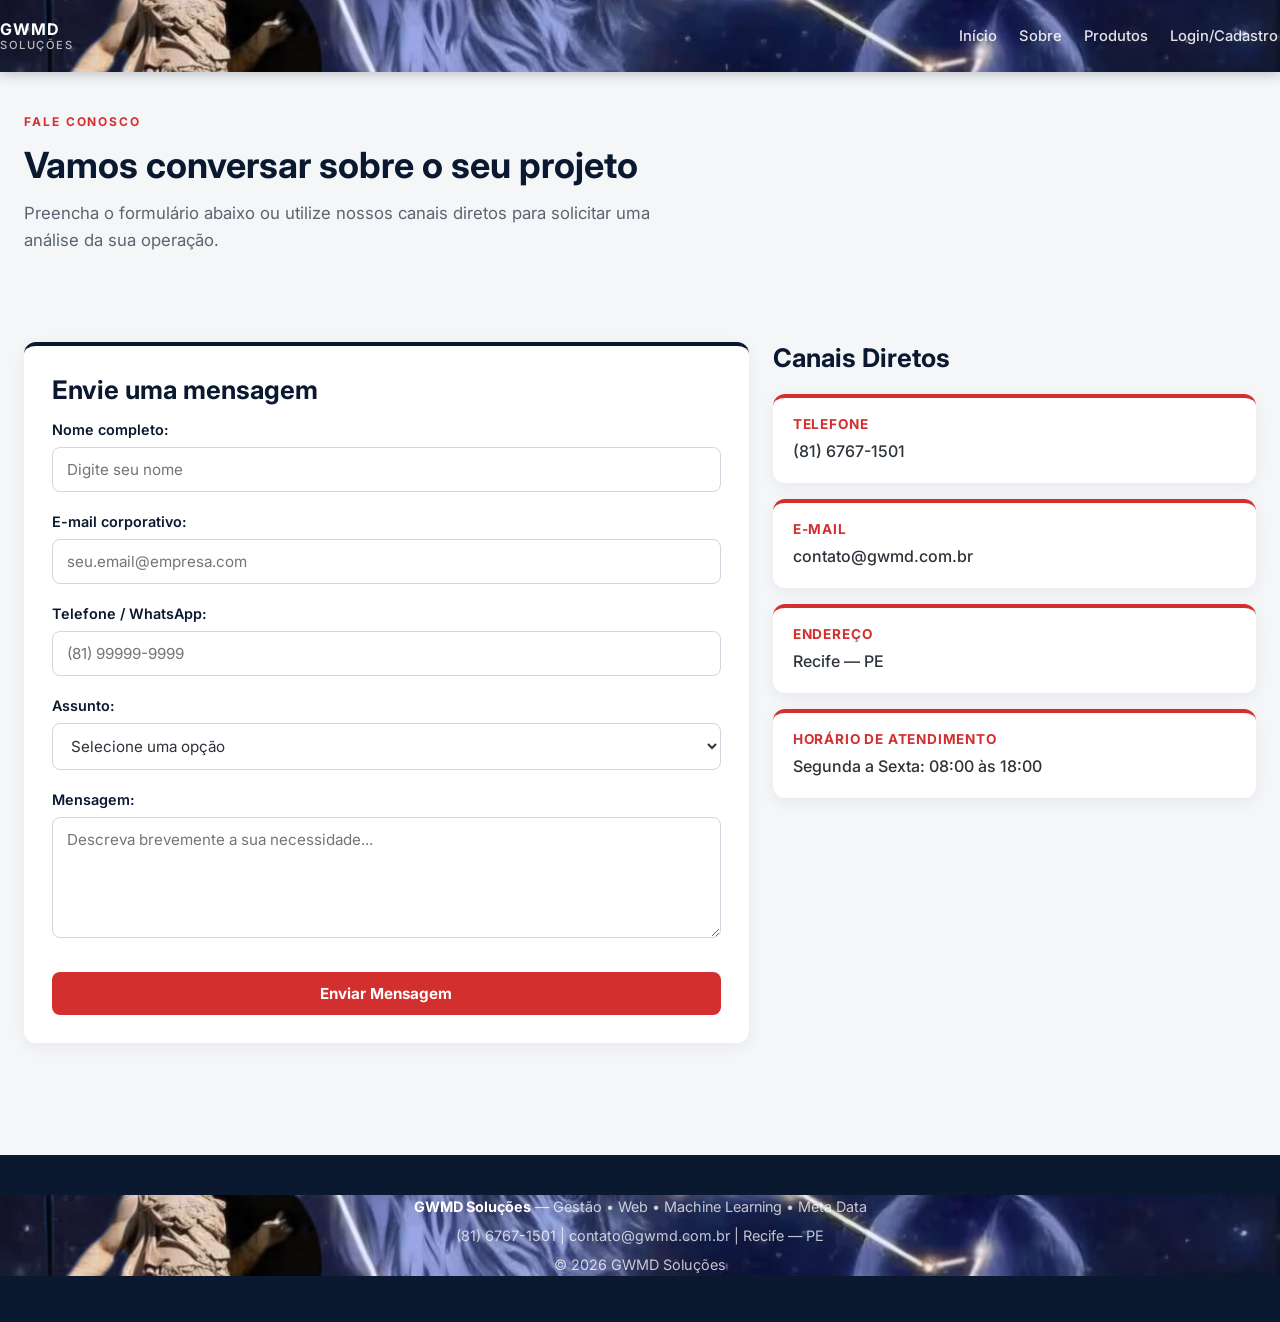
==== contatos.html @ 0099fe32 "Meu primeiro commit - site GWMD Solucoes" ====
<!DOCTYPE html>
<html lang="en">
<head>
    <meta charset="UTF-8">
    <meta name="viewport" content="width=device-width, initial-scale=1.0">
    <title>Contatos </title>
    <link rel="stylesheet" href="css/style.css">
</head>
<body>
    <header>
        <div class="container">
            <!-- alinhamento da marca -->
            <div class="logo">
                <strong>GWMD</strong>
                <span>Soluções</span>
            </div>
            <nav>
                <!-- links das páginas -->
                <ul>
                    <li><a href="index.html">Início</a></li>
                    <li><a href="sobre.html">Sobre</a></li>
                    <li><a href="produtos.html">Produtos</a></li>
                    <li><a href="login.html">Login/Cadastro</a></li>
                </ul>
            </nav>
        </div>
    </header>

    <!-- conteúdo principal da página de contato -->
    <main class="pagina-contato">
        <div class="container-pagina">
            
            <!-- cabeçalho do bloco de contato -->
            <section class="contato-hero">
                <p class="eyebrow">Fale Conosco</p>
                <h1>Vamos conversar sobre o seu projeto</h1>
                <p class="subtitle">
                    Preencha o formulário abaixo ou utilize nossos canais diretos para solicitar uma análise da sua operação.
                </p>
            </section>

            <!-- formulário e dados de atendimento lado a lado -->
            <section class="bloco-contato">
                
                <!-- formulário para o cliente enviar mensagem -->
                <article class="formulario-contato">
                    <h2>Envie uma mensagem</h2>
                    <form action="#" method="POST">
                        
                        <!-- campo nome -->
                        <div class="campo">
                            <label for="nome">Nome completo:</label>
                            <input type="text" id="nome" name="nome" placeholder="Digite seu nome" required>
                        </div>

                        <!-- campo email -->
                        <div class="campo">
                            <label for="email">E-mail corporativo:</label>
                            <input type="email" id="email" name="email" placeholder="seu.email@empresa.com" required>
                        </div>

                        <!-- campo telefone -->
                        <div class="campo">
                            <label for="telefone">Telefone / WhatsApp:</label>
                            <input type="tel" id="telefone" name="telefone" placeholder="(81) 99999-9999" required>
                        </div>

                        <!-- assunto do contato -->
                        <div class="campo">
                            <label for="assunto">Assunto:</label>
                            <select id="assunto" name="assunto" required>
                                <option value="">Selecione uma opção</option>
                                <option value="analise">Análise de Dados</option>
                                <option value="automacao">Automação de Processos</option>
                                <option value="treinamento">Treinamentos Corporativos</option>
                                <option value="sistema">Sistemas sob Medida</option>
                                <option value="outro">Outros Assuntos</option>
                            </select>
                        </div>

                        <!-- mensagem detalhada -->
                        <div class="campo">
                            <label for="mensagem">Mensagem:</label>
                            <textarea id="mensagem" name="mensagem" rows="5" placeholder="Descreva brevemente a sua necessidade..." required></textarea>
                        </div>

                        <!-- botão de envio -->
                        <button type="submit">Enviar Mensagem</button>
                    </form>
                </article>

                <!-- informações de atendimento -->
                <article class="informacoes-contato">
                    <h2>Canais Diretos</h2>
                    
                    <div class="item-info">
                        <h3>Telefone</h3>
                        <p>(81) 6767-1501</p>
                    </div>

                    <div class="item-info">
                        <h3>E-mail</h3>
                        <p>contato@gwmd.com.br</p>
                    </div>

                    <div class="item-info">
                        <h3>Endereço</h3>
                        <p>Recife — PE</p>
                    </div>

                    <div class="item-info">
                        <h3>Horário de Atendimento</h3>
                        <p>Segunda a Sexta: 08:00 às 18:00</p>
                    </div>
                </article>

            </section>

        </div>
    </main>

    <!-- rodapé padrão do projeto -->
    <footer>
        <div class="container">
            <p><strong>GWMD Soluções</strong> — Gestão • Web • Machine Learning • Meta Data</p>
            <p>(81) 6767-1501 | contato@gwmd.com.br | Recife — PE</p>
            <p>&copy; 2026 GWMD Soluções</p>
        </div>
    </footer>
</body>
</html>
---- css/style.css ----
@import url("https://fonts.googleapis.com/css2?family=Inter:wght@400;500;600;700&display=swap");

* {
    margin: 0;
    padding: 0;
    box-sizing: border-box;
}

html {
    scroll-behavior: smooth;
}

body {
    font-family: "Inter", system-ui, sans-serif;
    background: #f4f6f8;
    color: #2c333a;
    line-height: 1.6;
    min-height: 100vh;
}

img { max-width: 100%; display: block; }

a {
    color: #0a192f;
    text-decoration: none;
    transition: color 0.2s ease, background-color 0.2s ease, transform 0.2s ease, box-shadow 0.2s ease;
}

a:hover { color: #d32f2f; }

ul { list-style: none; }

h1, h2, h3, h4 {
    color: #0a192f;
    line-height: 1.25;
    font-weight: 700;
}

h1 { font-size: 2.25rem; margin-bottom: 0.75rem; }
h2 { font-size: 1.6rem; margin-bottom: 0.75rem; }
h3 { font-size: 1.1rem; margin-bottom: 0.4rem; }

p { margin-bottom: 0.75rem; }

/*  container  */
.container {
    background-image: url("../img/minervaebode.jpg");
    background-size: cover;
    background-position: center;
}
.container-pagina {
    width: 100%;
    max-width: 1280px;
    margin: 0 auto;
    padding-left: 24px;
    padding-right: 24px;
}

/*  header  */
header {
    background: #0a192f;
    color: #fff;
    position: sticky;
    top: 0;
    z-index: 100;
    box-shadow: 0 2px 12px rgba(10, 25, 47, 0.25);
}

header .container {
    display: flex;
    align-items: center;
    justify-content: space-between;
    min-height: 72px;
    gap: 24px;
}

.logo {
    display: flex;
    flex-direction: column;
    line-height: 1.2;
    color: #fff;
    font-weight: 700;
    letter-spacing: 0.06em;
}

.logo strong { color: #fff; }

.logo span {
    font-size: 0.7rem;
    font-weight: 500;
    color: rgba(255, 255, 255, 0.7);
    text-transform: uppercase;
    letter-spacing: 0.14em;
}

nav ul {
    display: flex;
    align-items: center;
    gap: 8px 18px;
    flex-wrap: wrap;
}

nav a {
    color: rgba(255, 255, 255, 0.88);
    font-size: 0.92rem;
    font-weight: 500;
    padding: 6px 2px;
}

nav a:hover { color: #fff; }

.btn-nav {
    display: inline-flex;
    align-items: center;
    background: #d32f2f;
    color: #fff !important;
    padding: 10px 16px;
    border-radius: 8px;
    font-weight: 600;
}

.btn-nav:hover {
    background: #b71c1c;
    color: #fff !important;
}

/*  botões  */
.btn,
button,
input[type="submit"] {
    display: inline-flex;
    align-items: center;
    justify-content: center;
    background: #d32f2f;
    color: #fff;
    border: none;
    border-radius: 8px;
    padding: 12px 22px;
    font-family: inherit;
    font-size: 0.95rem;
    font-weight: 700;
    cursor: pointer;
    text-decoration: none;
    transition: background-color 0.2s ease, transform 0.2s ease, box-shadow 0.2s ease;
}

.btn:hover,
button:hover {
    background: #b71c1c;
    color: #fff;
    transform: translateY(-2px);
    box-shadow: 0 6px 16px rgba(211, 47, 47, 0.35);
}

.btn-outline {
    background: transparent;
    color: #fff;
    border: 2px solid rgba(255, 255, 255, 0.7);
}

.btn-outline:hover {
    background: #fff;
    color: #0a192f;
    border-color: #fff;
    box-shadow: none;
}

/*  grids  */
.grid-2 {
    display: grid;
    grid-template-columns: repeat(2, 1fr);
    gap: 20px;
}

.grid-4 {
    display: grid;
    grid-template-columns: repeat(4, 1fr);
    gap: 20px;
}

/*  cards genéricos  */
.card,
.card-produto,
.card-metrica,
.pilar,
.bloco-info,
.item-info,
.card-login {
    background: #fff;
    border-radius: 12px;
    padding: 24px;
    box-shadow: 0 4px 16px rgba(10, 25, 47, 0.06);
    border-top: 4px solid #0a192f;
    transition: transform 0.2s ease, box-shadow 0.2s ease;
}

.card:hover,
.card-produto:hover,
.card-metrica:hover,
.pilar:hover,
.bloco-info:hover {
    transform: translateY(-5px);
    box-shadow: 0 10px 28px rgba(10, 25, 47, 0.12);
}

.card-produto,
.card-metrica {
    border-top-color: #d32f2f;
}

.card-label,
.codigo-produto {
    color: #d32f2f;
    font-size: 0.8rem;
    font-weight: 700;
    letter-spacing: 0.08em;
    text-transform: uppercase;
    margin-bottom: 8px;
}

/*  textos auxiliares  */
.eyebrow {
    color: #d32f2f;
    font-size: 0.75rem;
    font-weight: 700;
    letter-spacing: 0.16em;
    text-transform: uppercase;
    margin-bottom: 12px;
}

.subtitle {
    max-width: 640px;
    color: #5a6570;
    font-size: 1.05rem;
    margin-bottom: 24px;
}

.etapas-line {
    margin-top: 24px;
    color: #5a6570;
    font-size: 0.85rem;
    font-weight: 600;
    letter-spacing: 0.06em;
}

section {
    padding: 48px 0;
}

/* home */
.identidade {
    background: linear-gradient(135deg, #0a192f 0%, #112240 100%);
    color: #fff;
    padding: 72px 0;
}

.identidade h1 {
    color: #fff;
    font-size: 2.5rem;
    max-width: 720px;
}

.identidade .subtitle,
.identidade p {
    color: rgba(255, 255, 255, 0.85);
}

.identidade .eyebrow {
    color: #ff8a80;
}

.acoes-identidade {
    display: flex;
    flex-wrap: wrap;
    gap: 12px;
    margin-top: 8px;
}

.legado,
.servicos,
.metodologia {
    padding: 56px 0;
}

/* Contato */
.cta-sobre,
.cta-produtos {
    background: #0a192f;
    color: #fff;
    text-align: center;
    padding: 56px 24px;
    margin: 24px auto 0;
    border-radius: 12px;
    max-width: 1280px;
}

.cta-sobre h2,
.cta-produtos h2 {
    color: #fff;
}

.cta-sobre p,
.cta-produtos p {
    color: rgba(255, 255, 255, 0.8);
    margin-bottom: 20px;
}

.cta-sobre a,
.cta-produtos a {
    display: inline-flex;
    background: #d32f2f;
    color: #fff;
    padding: 12px 22px;
    border-radius: 8px;
    font-weight: 700;
}

.cta-sobre a:hover,
.cta-produtos a:hover {
    background: #b71c1c;
    color: #fff;
}

 
body > .cta-sobre {
    margin: 40px 24px 0;
}

/*  footer  */
footer {
    background: #0a192f;
    color: rgba(255, 255, 255, 0.75);
    padding: 40px 0;
    text-align: center;
    font-size: 0.9rem;
    margin-top: 48px;
}

footer strong { color: #fff; }
footer p { margin-bottom: 6px; }

/*  formulários .campo  */
.campo {
    margin-bottom: 18px;
}

.campo label {
    display: block;
    font-size: 0.9rem;
    font-weight: 600;
    color: #0a192f;
    margin-bottom: 6px;
}

.campo input,
.campo select,
.campo textarea {
    width: 100%;
    padding: 12px 14px;
    font-family: inherit;
    font-size: 0.95rem;
    color: #2c333a;
    background: #fff;
    border: 1px solid #d0d7de;
    border-radius: 8px;
    outline: none;
    transition: border-color 0.2s ease, box-shadow 0.2s ease;
}

.campo textarea {
    min-height: 120px;
    resize: vertical;
}

.campo input:focus,
.campo select:focus,
.campo textarea:focus {
    border-color: #0a192f;
    box-shadow: 0 0 0 3px rgba(10, 25, 47, 0.15);
}

/*  LOGIN  */
.area-login {
    padding: 64px 0;
    min-height: calc(100vh - 200px);
    display: flex;
    align-items: center;
}

.area-login .container {
    display: flex;
    justify-content: center;
}

.card-login {
    width: 100%;
    max-width: 440px;
    border-top-color: #d32f2f;
}

.card-login h2 {
    margin-bottom: 8px;
}

.card-login > p {
    color: #5a6570;
    margin-bottom: 24px;
}

.card-login form {
    background: transparent;
    box-shadow: none;
    border: none;
    padding: 0;
}

.opcoes-login {
    display: flex;
    flex-direction: column;
    gap: 10px;
    margin-bottom: 20px;
    font-size: 0.9rem;
}

.opcoes-login a {
    color: #d32f2f;
    font-weight: 500;
}

.card-login button {
    width: 100%;
}
/*  CONTATOS  */
.pagina-contato {
    padding-bottom: 24px;
}

.contato-hero {
    padding-top: 40px;
    padding-bottom: 16px;
}

.bloco-contato {
    display: grid;
    grid-template-columns: 1.2fr 0.8fr;
    gap: 24px;
    align-items: start;
    padding-bottom: 40px;
}

.formulario-contato {
    background: #fff;
    border-radius: 12px;
    padding: 28px;
    box-shadow: 0 4px 16px rgba(10, 25, 47, 0.06);
    border-top: 4px solid #0a192f;
}

.formulario-contato form {
    background: transparent;
    box-shadow: none;
    border: none;
    padding: 0;
}

.formulario-contato button {
    width: 100%;
    margin-top: 8px;
}

.informacoes-contato {
    display: flex;
    flex-direction: column;
    gap: 16px;
}

.informacoes-contato > h2 {
    margin-bottom: 4px;
}

.item-info {
    border-top-color: #d32f2f;
    padding: 18px 20px;
}

.item-info h3 {
    font-size: 0.85rem;
    text-transform: uppercase;
    letter-spacing: 0.06em;
    color: #d32f2f;
}

.item-info p {
    margin-bottom: 0;
    color: #2c333a;
    font-weight: 500;
}

/*  PRODUTOS  */
.produtos-hero {
    padding-top: 40px;
    padding-bottom: 16px;
}

.lista-produtos {
    display: grid;
    grid-template-columns: repeat(2, 1fr);
    gap: 20px;
    padding-bottom: 32px;
}

.card-produto ul {
    margin: 12px 0 20px;
    padding-left: 18px;
    list-style: disc;
    color: #5a6570;
}

.card-produto li {
    margin-bottom: 6px;
    font-size: 0.92rem;
}

.card-produto > a {
    display: inline-flex;
    background: #d32f2f;
    color: #fff;
    padding: 10px 16px;
    border-radius: 8px;
    font-weight: 600;
    font-size: 0.9rem;
}

.card-produto > a:hover {
    background: #b71c1c;
    color: #fff;
}

/*  SOBRE  */
.sobre-hero {
    padding-top: 40px;
    padding-bottom: 16px;
}

.filosofia {
    padding: 24px 0 40px;
}

.filosofia > h2 {
    margin-bottom: 20px;
}

.filosofia .pilar {
    margin-bottom: 16px;
}

.missao-visao {
    display: grid;
    grid-template-columns: repeat(2, 1fr);
    gap: 20px;
    padding-bottom: 32px;
}

/*  DASHBOARD  */
.pagina-dashboard {
    padding-bottom: 40px;
}

.boas-vindas {
    padding-top: 40px;
    padding-bottom: 16px;
}

.metricas-grid {
    display: grid;
    grid-template-columns: repeat(4, 1fr);
    gap: 20px;
    margin-bottom: 36px;
}

.valor-metrica {
    font-size: 1.85rem;
    font-weight: 700;
    color: #0a192f;
    margin: 8px 0 4px;
}

.status-metrica {
    color: #5a6570;
    font-size: 0.88rem;
    margin-bottom: 0;
}

.tabela-relatorios {
    margin-bottom: 36px;
}

table {
    width: 100%;
    border-collapse: collapse;
    background: #fff;
    border-radius: 12px;
    overflow: hidden;
    box-shadow: 0 4px 16px rgba(10, 25, 47, 0.06);
    border: none;
}

thead {
    background: #0a192f;
    color: #fff;
}

thead th {
    text-align: left;
    padding: 14px 16px;
    font-size: 0.85rem;
    font-weight: 600;
}

tbody td {
    text-align: left;
    padding: 14px 16px;
    font-size: 0.92rem;
    border-bottom: 1px solid #e8ecf0;
}

tbody tr:nth-child(even) {
    background: #f4f6f8;
}

tbody tr:hover {
    background: #eef2f6;
}

.tabela-relatorios a {
    color: #d32f2f;
    font-weight: 600;
}

.acoes-dashboard {
    background: #fff;
    border-radius: 12px;
    padding: 24px;
    box-shadow: 0 4px 16px rgba(10, 25, 47, 0.06);
    border-top: 4px solid #0a192f;
}

.acoes-dashboard a {
    display: inline-flex;
    margin: 8px 12px 0 0;
    background: #d32f2f;
    color: #fff;
    padding: 10px 16px;
    border-radius: 8px;
    font-weight: 600;
    font-size: 0.9rem;
}

.acoes-dashboard a:hover {
    background: #b71c1c;
    color: #fff;
}

/*  responsivo  */
@media (max-width: 1024px) {
    .grid-4,
    .metricas-grid {
        grid-template-columns: repeat(2, 1fr);
    }
}

@media (max-width: 768px) {
    h1 { font-size: 1.7rem; }
    h2 { font-size: 1.35rem; }

    header .container {
        flex-direction: column;
        align-items: flex-start;
        padding-top: 16px;
        padding-bottom: 16px;
    }

    nav ul {
        width: 100%;
        gap: 8px 12px;
    }

    .identidade { padding: 48px 0; }
    .identidade h1 { font-size: 1.8rem; }

    .grid-2,
    .grid-4,
    .lista-produtos,
    .missao-visao,
    .bloco-contato,
    .metricas-grid {
        grid-template-columns: 1fr;
    }

    table {
        display: block;
        overflow-x: auto;
    }

    section { padding: 36px 0; }
}
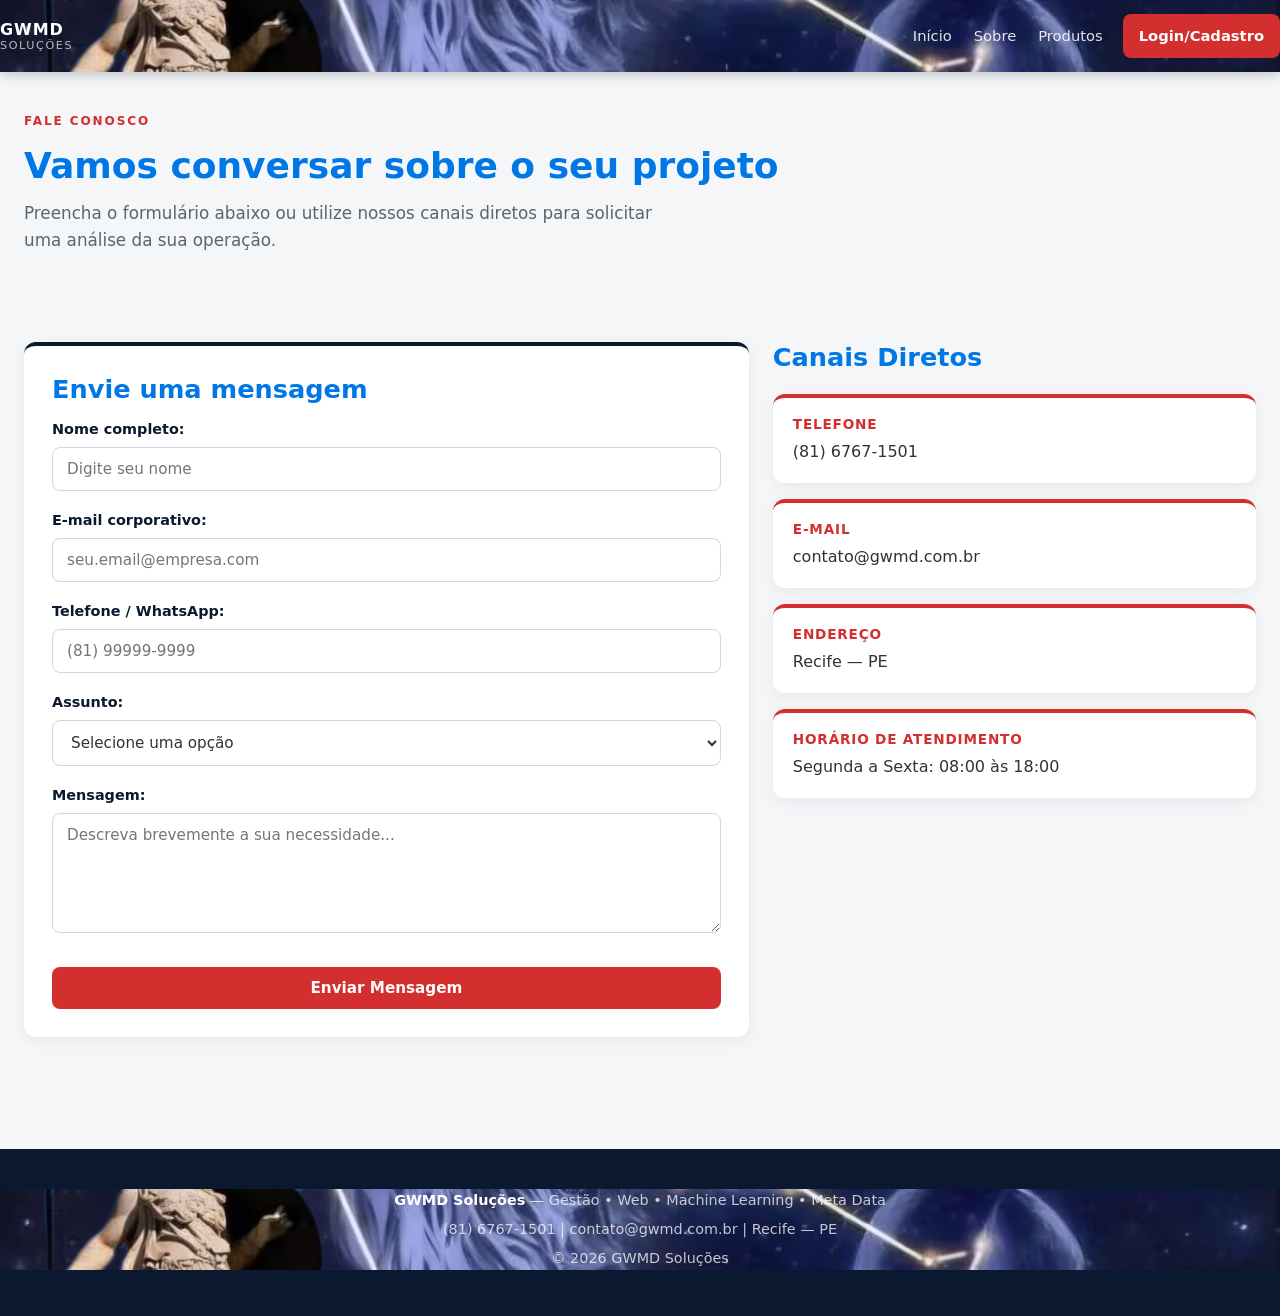
==== commit 31fb6167: "Mudança em CSS e reoganização de pastas, alteração em javascript e php banco de dados pendente no mo" ====
--- a/contatos.html
+++ b/contatos.html
@@ -5,6 +5,7 @@
     <meta name="viewport" content="width=device-width, initial-scale=1.0">
     <title>Contatos </title>
     <link rel="stylesheet" href="css/style.css">
+    <link rel="stylesheet" href="css/cta.css">
 </head>
 <body>
     <header>
@@ -20,7 +21,7 @@
                     <li><a href="index.html">Início</a></li>
                     <li><a href="sobre.html">Sobre</a></li>
                     <li><a href="produtos.html">Produtos</a></li>
-                    <li><a href="login.html">Login/Cadastro</a></li>
+                    <li><a href="login.html" class="btn-nav">Login/Cadastro</a></li>
                 </ul>
             </nav>
         </div>
--- a/css/style.css
+++ b/css/style.css
@@ -1,5 +1,3 @@
-@import url("https://fonts.googleapis.com/css2?family=Inter:wght@400;500;600;700&display=swap");
-
 * {
     margin: 0;
     padding: 0;
@@ -31,7 +29,7 @@
 ul { list-style: none; }
 
 h1, h2, h3, h4 {
-    color: #0a192f;
+    color: #0077e6;
     line-height: 1.25;
     font-weight: 700;
 }
@@ -178,7 +176,7 @@
     gap: 20px;
 }
 
-/*  cards genéricos  */
+/*  cards das paginas  */
 .card,
 .card-produto,
 .card-metrica,
@@ -281,51 +279,6 @@
 .metodologia {
     padding: 56px 0;
 }
-
-/* Contato */
-.cta-sobre,
-.cta-produtos {
-    background: #0a192f;
-    color: #fff;
-    text-align: center;
-    padding: 56px 24px;
-    margin: 24px auto 0;
-    border-radius: 12px;
-    max-width: 1280px;
-}
-
-.cta-sobre h2,
-.cta-produtos h2 {
-    color: #fff;
-}
-
-.cta-sobre p,
-.cta-produtos p {
-    color: rgba(255, 255, 255, 0.8);
-    margin-bottom: 20px;
-}
-
-.cta-sobre a,
-.cta-produtos a {
-    display: inline-flex;
-    background: #d32f2f;
-    color: #fff;
-    padding: 12px 22px;
-    border-radius: 8px;
-    font-weight: 700;
-}
-
-.cta-sobre a:hover,
-.cta-produtos a:hover {
-    background: #b71c1c;
-    color: #fff;
-}
-
- 
-body > .cta-sobre {
-    margin: 40px 24px 0;
-}
-
 /*  footer  */
 footer {
     background: #0a192f;
@@ -378,289 +331,6 @@
     border-color: #0a192f;
     box-shadow: 0 0 0 3px rgba(10, 25, 47, 0.15);
 }
-
-/*  LOGIN  */
-.area-login {
-    padding: 64px 0;
-    min-height: calc(100vh - 200px);
-    display: flex;
-    align-items: center;
-}
-
-.area-login .container {
-    display: flex;
-    justify-content: center;
-}
-
-.card-login {
-    width: 100%;
-    max-width: 440px;
-    border-top-color: #d32f2f;
-}
-
-.card-login h2 {
-    margin-bottom: 8px;
-}
-
-.card-login > p {
-    color: #5a6570;
-    margin-bottom: 24px;
-}
-
-.card-login form {
-    background: transparent;
-    box-shadow: none;
-    border: none;
-    padding: 0;
-}
-
-.opcoes-login {
-    display: flex;
-    flex-direction: column;
-    gap: 10px;
-    margin-bottom: 20px;
-    font-size: 0.9rem;
-}
-
-.opcoes-login a {
-    color: #d32f2f;
-    font-weight: 500;
-}
-
-.card-login button {
-    width: 100%;
-}
-/*  CONTATOS  */
-.pagina-contato {
-    padding-bottom: 24px;
-}
-
-.contato-hero {
-    padding-top: 40px;
-    padding-bottom: 16px;
-}
-
-.bloco-contato {
-    display: grid;
-    grid-template-columns: 1.2fr 0.8fr;
-    gap: 24px;
-    align-items: start;
-    padding-bottom: 40px;
-}
-
-.formulario-contato {
-    background: #fff;
-    border-radius: 12px;
-    padding: 28px;
-    box-shadow: 0 4px 16px rgba(10, 25, 47, 0.06);
-    border-top: 4px solid #0a192f;
-}
-
-.formulario-contato form {
-    background: transparent;
-    box-shadow: none;
-    border: none;
-    padding: 0;
-}
-
-.formulario-contato button {
-    width: 100%;
-    margin-top: 8px;
-}
-
-.informacoes-contato {
-    display: flex;
-    flex-direction: column;
-    gap: 16px;
-}
-
-.informacoes-contato > h2 {
-    margin-bottom: 4px;
-}
-
-.item-info {
-    border-top-color: #d32f2f;
-    padding: 18px 20px;
-}
-
-.item-info h3 {
-    font-size: 0.85rem;
-    text-transform: uppercase;
-    letter-spacing: 0.06em;
-    color: #d32f2f;
-}
-
-.item-info p {
-    margin-bottom: 0;
-    color: #2c333a;
-    font-weight: 500;
-}
-
-/*  PRODUTOS  */
-.produtos-hero {
-    padding-top: 40px;
-    padding-bottom: 16px;
-}
-
-.lista-produtos {
-    display: grid;
-    grid-template-columns: repeat(2, 1fr);
-    gap: 20px;
-    padding-bottom: 32px;
-}
-
-.card-produto ul {
-    margin: 12px 0 20px;
-    padding-left: 18px;
-    list-style: disc;
-    color: #5a6570;
-}
-
-.card-produto li {
-    margin-bottom: 6px;
-    font-size: 0.92rem;
-}
-
-.card-produto > a {
-    display: inline-flex;
-    background: #d32f2f;
-    color: #fff;
-    padding: 10px 16px;
-    border-radius: 8px;
-    font-weight: 600;
-    font-size: 0.9rem;
-}
-
-.card-produto > a:hover {
-    background: #b71c1c;
-    color: #fff;
-}
-
-/*  SOBRE  */
-.sobre-hero {
-    padding-top: 40px;
-    padding-bottom: 16px;
-}
-
-.filosofia {
-    padding: 24px 0 40px;
-}
-
-.filosofia > h2 {
-    margin-bottom: 20px;
-}
-
-.filosofia .pilar {
-    margin-bottom: 16px;
-}
-
-.missao-visao {
-    display: grid;
-    grid-template-columns: repeat(2, 1fr);
-    gap: 20px;
-    padding-bottom: 32px;
-}
-
-/*  DASHBOARD  */
-.pagina-dashboard {
-    padding-bottom: 40px;
-}
-
-.boas-vindas {
-    padding-top: 40px;
-    padding-bottom: 16px;
-}
-
-.metricas-grid {
-    display: grid;
-    grid-template-columns: repeat(4, 1fr);
-    gap: 20px;
-    margin-bottom: 36px;
-}
-
-.valor-metrica {
-    font-size: 1.85rem;
-    font-weight: 700;
-    color: #0a192f;
-    margin: 8px 0 4px;
-}
-
-.status-metrica {
-    color: #5a6570;
-    font-size: 0.88rem;
-    margin-bottom: 0;
-}
-
-.tabela-relatorios {
-    margin-bottom: 36px;
-}
-
-table {
-    width: 100%;
-    border-collapse: collapse;
-    background: #fff;
-    border-radius: 12px;
-    overflow: hidden;
-    box-shadow: 0 4px 16px rgba(10, 25, 47, 0.06);
-    border: none;
-}
-
-thead {
-    background: #0a192f;
-    color: #fff;
-}
-
-thead th {
-    text-align: left;
-    padding: 14px 16px;
-    font-size: 0.85rem;
-    font-weight: 600;
-}
-
-tbody td {
-    text-align: left;
-    padding: 14px 16px;
-    font-size: 0.92rem;
-    border-bottom: 1px solid #e8ecf0;
-}
-
-tbody tr:nth-child(even) {
-    background: #f4f6f8;
-}
-
-tbody tr:hover {
-    background: #eef2f6;
-}
-
-.tabela-relatorios a {
-    color: #d32f2f;
-    font-weight: 600;
-}
-
-.acoes-dashboard {
-    background: #fff;
-    border-radius: 12px;
-    padding: 24px;
-    box-shadow: 0 4px 16px rgba(10, 25, 47, 0.06);
-    border-top: 4px solid #0a192f;
-}
-
-.acoes-dashboard a {
-    display: inline-flex;
-    margin: 8px 12px 0 0;
-    background: #d32f2f;
-    color: #fff;
-    padding: 10px 16px;
-    border-radius: 8px;
-    font-weight: 600;
-    font-size: 0.9rem;
-}
-
-.acoes-dashboard a:hover {
-    background: #b71c1c;
-    color: #fff;
-}
-
 /*  responsivo  */
 @media (max-width: 1024px) {
     .grid-4,
@@ -674,15 +344,15 @@
     h2 { font-size: 1.35rem; }
 
     header .container {
-        flex-direction: column;
-        align-items: flex-start;
-        padding-top: 16px;
-        padding-bottom: 16px;
+     flex-direction: column;
+    align-items: flex-start;
+    padding-top: 16px;
+    padding-bottom: 16px;
     }
 
     nav ul {
-        width: 100%;
-        gap: 8px 12px;
+    width: 100%;
+    gap: 8px 12px;
     }
 
     .identidade { padding: 48px 0; }
@@ -694,12 +364,12 @@
     .missao-visao,
     .bloco-contato,
     .metricas-grid {
-        grid-template-columns: 1fr;
+    grid-template-columns: 1fr;
     }
 
     table {
-        display: block;
-        overflow-x: auto;
+    display: block;
+    overflow-x: auto;
     }
 
     section { padding: 36px 0; }
--- a/css/cta.css
+++ b/css/cta.css
@@ -0,0 +1,65 @@
+/*  CONTATOS  */
+.pagina-contato {
+    padding-bottom: 24px;
+}
+
+.contato-hero {
+    padding-top: 40px;
+    padding-bottom: 16px;
+}
+
+.bloco-contato {
+    display: grid;
+    grid-template-columns: 1.2fr 0.8fr;
+    gap: 24px;
+    align-items: start;
+    padding-bottom: 40px;
+}
+
+.formulario-contato {
+    background: #fff;
+    border-radius: 12px;
+    padding: 28px;
+    box-shadow: 0 4px 16px rgba(10, 25, 47, 0.06);
+    border-top: 4px solid #0a192f;
+}
+
+.formulario-contato form {
+    background: transparent;
+    box-shadow: none;
+    border: none;
+    padding: 0;
+}
+
+.formulario-contato button {
+    width: 100%;
+    margin-top: 8px;
+}
+
+.informacoes-contato {
+    display: flex;
+    flex-direction: column;
+    gap: 16px;
+}
+
+.informacoes-contato > h2 {
+    margin-bottom: 4px;
+}
+
+.item-info {
+    border-top-color: #d32f2f;
+    padding: 18px 20px;
+}
+
+.item-info h3 {
+    font-size: 0.85rem;
+    text-transform: uppercase;
+    letter-spacing: 0.06em;
+    color: #d32f2f;
+}
+
+.item-info p {
+    margin-bottom: 0;
+    color: #2c333a;
+    font-weight: 500;
+}
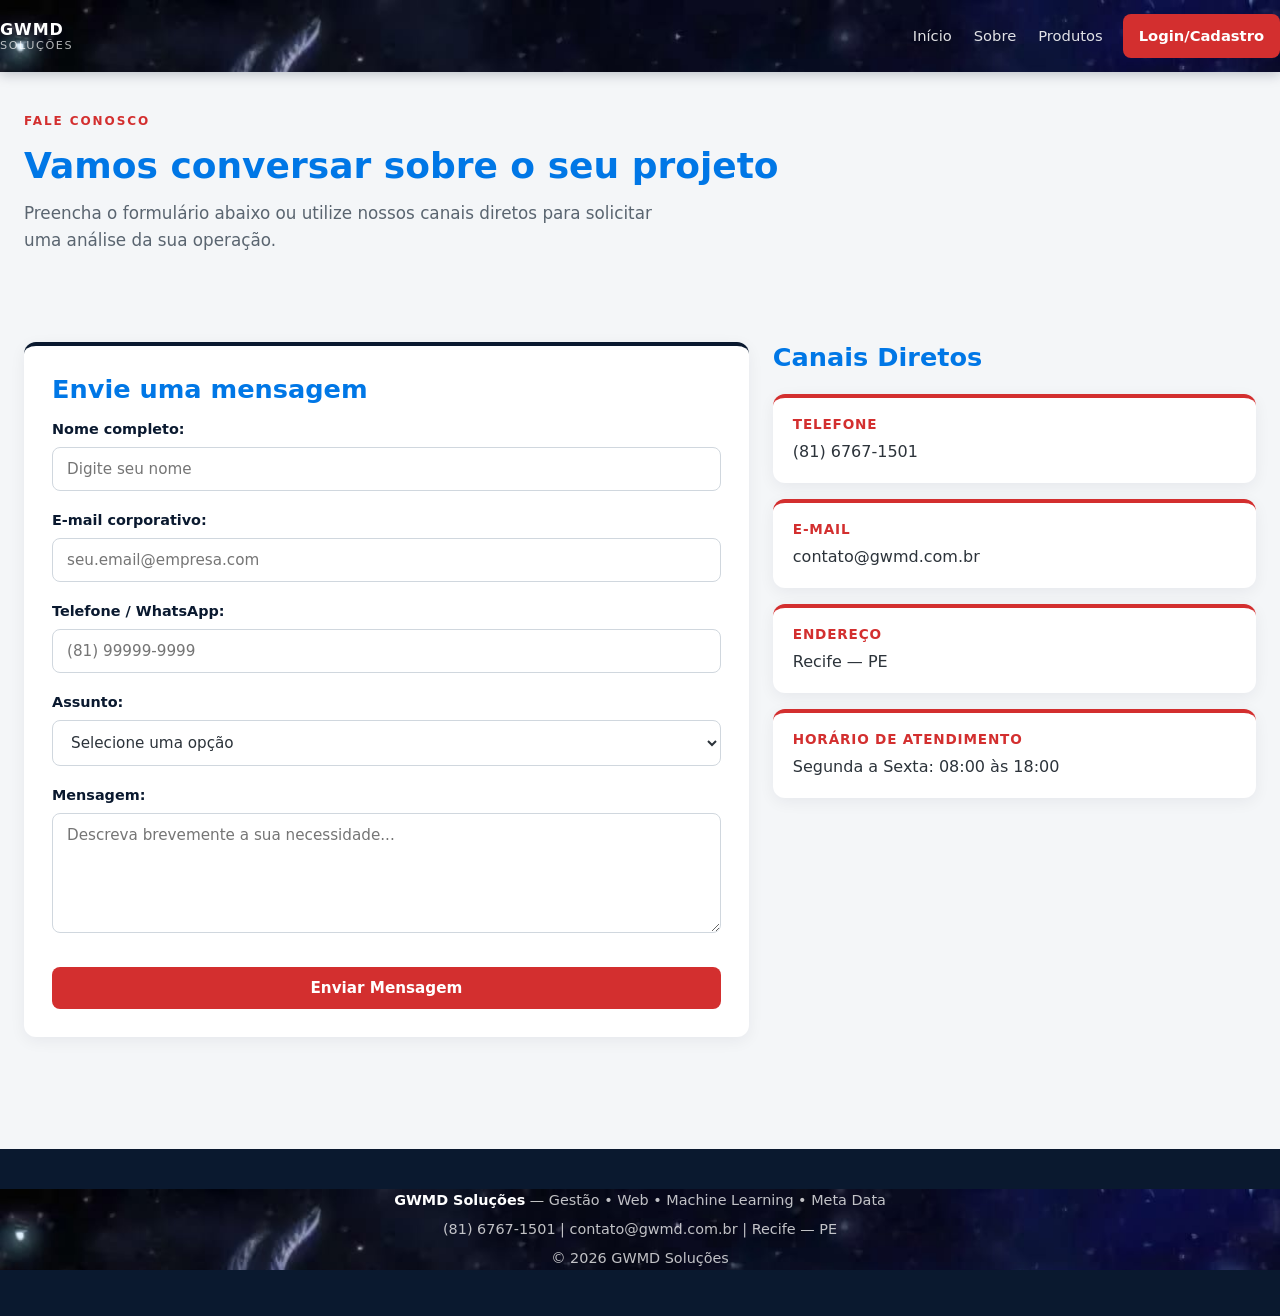
==== commit f9468072: "javascript implementado" ====
--- a/contatos.html
+++ b/contatos.html
@@ -73,6 +73,7 @@
                                 <option value="">Selecione uma opção</option>
                                 <option value="analise">Análise de Dados</option>
                                 <option value="automacao">Automação de Processos</option>
+                                <option value="machine-learning">Modelos Preditivos e Machine Learning</option>
                                 <option value="treinamento">Treinamentos Corporativos</option>
                                 <option value="sistema">Sistemas sob Medida</option>
                                 <option value="outro">Outros Assuntos</option>
@@ -128,5 +129,6 @@
             <p>&copy; 2026 GWMD Soluções</p>
         </div>
     </footer>
+    <script src="js/produtos-contato.js" defer></script>
 </body>
 </html>
--- a/css/style.css
+++ b/css/style.css
@@ -43,8 +43,8 @@
 /*  container  */
 .container {
     background-image: url("../img/minervaebode.jpg");
-    background-size: cover;
-    background-position: center;
+    background-size: 100% auto;
+    background-position: stop right;
 }
 .container-pagina {
     width: 100%;
@@ -116,12 +116,10 @@
     border-radius: 8px;
     font-weight: 600;
 }
-
 .btn-nav:hover {
     background: #b71c1c;
     color: #fff !important;
 }
-
 /*  botões  */
 .btn,
 button,
@@ -141,7 +139,6 @@
     text-decoration: none;
     transition: background-color 0.2s ease, transform 0.2s ease, box-shadow 0.2s ease;
 }
-
 .btn:hover,
 button:hover {
     background: #b71c1c;
@@ -149,33 +146,28 @@
     transform: translateY(-2px);
     box-shadow: 0 6px 16px rgba(211, 47, 47, 0.35);
 }
-
 .btn-outline {
     background: transparent;
     color: #fff;
     border: 2px solid rgba(255, 255, 255, 0.7);
 }
-
 .btn-outline:hover {
     background: #fff;
     color: #0a192f;
     border-color: #fff;
     box-shadow: none;
 }
-
 /*  grids  */
 .grid-2 {
     display: grid;
     grid-template-columns: repeat(2, 1fr);
     gap: 20px;
 }
-
 .grid-4 {
     display: grid;
     grid-template-columns: repeat(4, 1fr);
     gap: 20px;
 }
-
 /*  cards das paginas  */
 .card,
 .card-produto,
@@ -191,7 +183,6 @@
     border-top: 4px solid #0a192f;
     transition: transform 0.2s ease, box-shadow 0.2s ease;
 }
-
 .card:hover,
 .card-produto:hover,
 .card-metrica:hover,
@@ -200,12 +191,10 @@
     transform: translateY(-5px);
     box-shadow: 0 10px 28px rgba(10, 25, 47, 0.12);
 }
-
 .card-produto,
 .card-metrica {
     border-top-color: #d32f2f;
 }
-
 .card-label,
 .codigo-produto {
     color: #d32f2f;
@@ -215,7 +204,6 @@
     text-transform: uppercase;
     margin-bottom: 8px;
 }
-
 /*  textos auxiliares  */
 .eyebrow {
     color: #d32f2f;
@@ -225,14 +213,12 @@
     text-transform: uppercase;
     margin-bottom: 12px;
 }
-
 .subtitle {
     max-width: 640px;
     color: #5a6570;
     font-size: 1.05rem;
     margin-bottom: 24px;
 }
-
 .etapas-line {
     margin-top: 24px;
     color: #5a6570;
@@ -240,40 +226,33 @@
     font-weight: 600;
     letter-spacing: 0.06em;
 }
-
 section {
     padding: 48px 0;
 }
-
-/* home */
+/* indentidade da empresa */
 .identidade {
     background: linear-gradient(135deg, #0a192f 0%, #112240 100%);
     color: #fff;
     padding: 72px 0;
 }
-
 .identidade h1 {
     color: #fff;
     font-size: 2.5rem;
     max-width: 720px;
 }
-
 .identidade .subtitle,
 .identidade p {
     color: rgba(255, 255, 255, 0.85);
 }
-
 .identidade .eyebrow {
     color: #ff8a80;
 }
-
 .acoes-identidade {
     display: flex;
     flex-wrap: wrap;
     gap: 12px;
     margin-top: 8px;
 }
-
 .legado,
 .servicos,
 .metodologia {
@@ -288,15 +267,12 @@
     font-size: 0.9rem;
     margin-top: 48px;
 }
-
 footer strong { color: #fff; }
 footer p { margin-bottom: 6px; }
-
 /*  formulários .campo  */
 .campo {
     margin-bottom: 18px;
 }
-
 .campo label {
     display: block;
     font-size: 0.9rem;
@@ -304,7 +280,6 @@
     color: #0a192f;
     margin-bottom: 6px;
 }
-
 .campo input,
 .campo select,
 .campo textarea {
@@ -319,12 +294,10 @@
     outline: none;
     transition: border-color 0.2s ease, box-shadow 0.2s ease;
 }
-
 .campo textarea {
     min-height: 120px;
     resize: vertical;
 }
-
 .campo input:focus,
 .campo select:focus,
 .campo textarea:focus {
@@ -338,26 +311,21 @@
         grid-template-columns: repeat(2, 1fr);
     }
 }
-
 @media (max-width: 768px) {
     h1 { font-size: 1.7rem; }
     h2 { font-size: 1.35rem; }
-
     header .container {
      flex-direction: column;
     align-items: flex-start;
     padding-top: 16px;
     padding-bottom: 16px;
     }
-
     nav ul {
     width: 100%;
     gap: 8px 12px;
     }
-
     .identidade { padding: 48px 0; }
     .identidade h1 { font-size: 1.8rem; }
-
     .grid-2,
     .grid-4,
     .lista-produtos,
@@ -366,11 +334,19 @@
     .metricas-grid {
     grid-template-columns: 1fr;
     }
-
     table {
     display: block;
     overflow-x: auto;
     }
-
-    section { padding: 36px 0; }
+section { padding: 36px 0; }
+}
+/* botão de contato que acabou desconfigurando o css*/
+.bt-cta {
+    display: inline-flex;
+    align-items: left;
+    background: #d32f2f;
+    color: #fff !important;
+    padding: 10px 16px;
+    border-radius: 8px;
+    font-weight: 600;
 }
